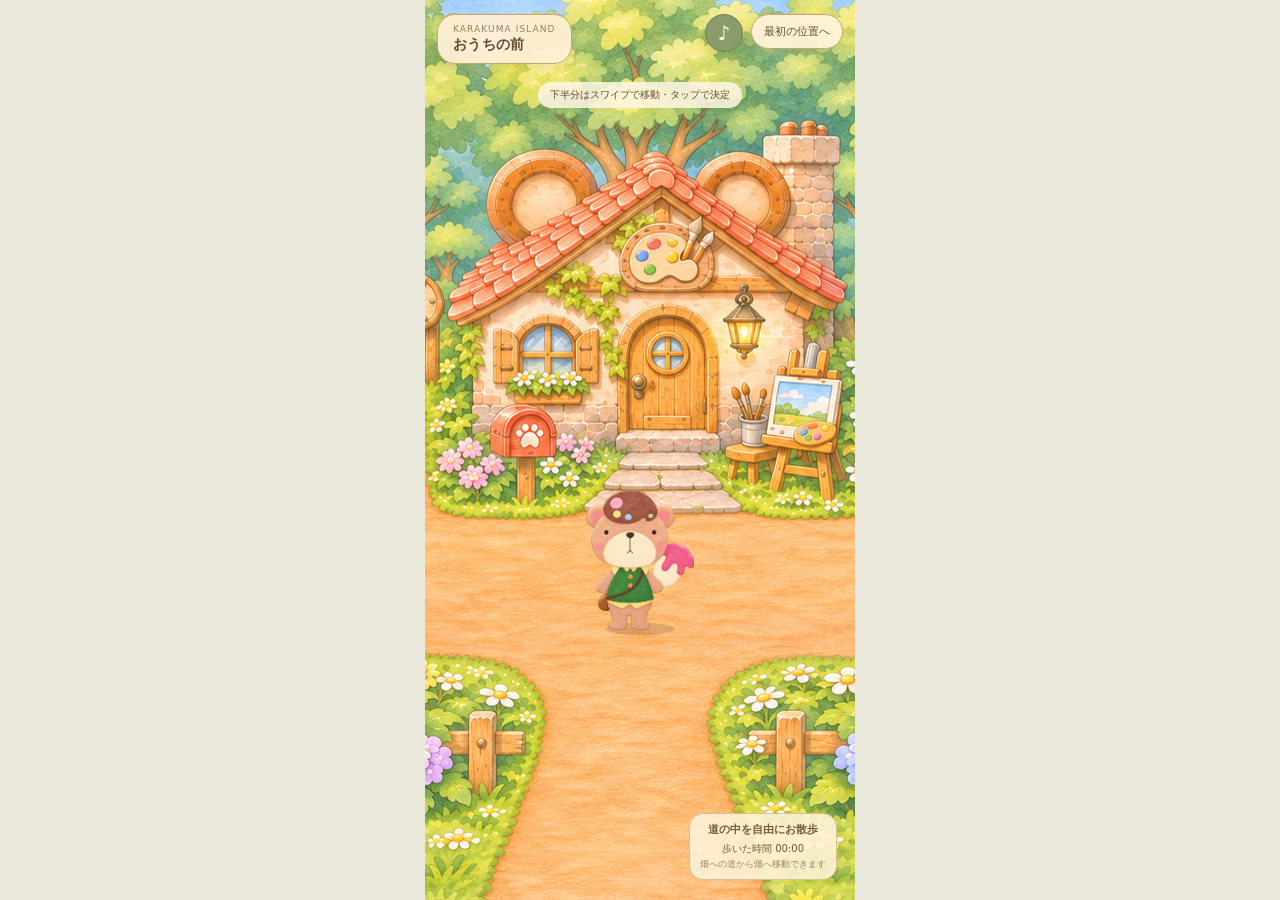
==== index.html @ 7f10a9b5 "Update watering posture and label presentation in index.html" ====
<!doctype html><html lang="ja"><meta charset="utf-8"><meta name="viewport" content="width=device-width,initial-scale=1,viewport-fit=cover"><meta http-equiv="Content-Security-Policy" content="default-src 'self'; script-src 'self'; style-src 'self' 'unsafe-inline'; frame-src 'self'; media-src 'self'; connect-src 'none'; object-src 'none'; base-uri 'none'"><title>カラくまちゃんアイランド</title><style>*{box-sizing:border-box}html,body{margin:0;width:100%;height:100%;overflow:hidden;background:#ebe8dc}body{display:grid;place-items:center}iframe{display:block;width:min(100vw,430px);height:var(--shell-height,100%);max-height:960px;border:0}#shell-error{position:absolute;background:#fff6df;color:#694c2b;padding:20px;border-radius:18px;font:14px sans-serif;max-width:90%}[hidden]{display:none!important}</style><iframe id="map" title="カラくまちゃんの村" allow="autoplay"></iframe><p id="shell-error" hidden>マップを開けませんでした。もう一度読み込んでください。</p><audio id="bgm" src="./assets/karakuma-island-bgm.m4a" preload="none" loop playsinline></audio><script type="module" src="./shell.mjs?v=13"></script></html>
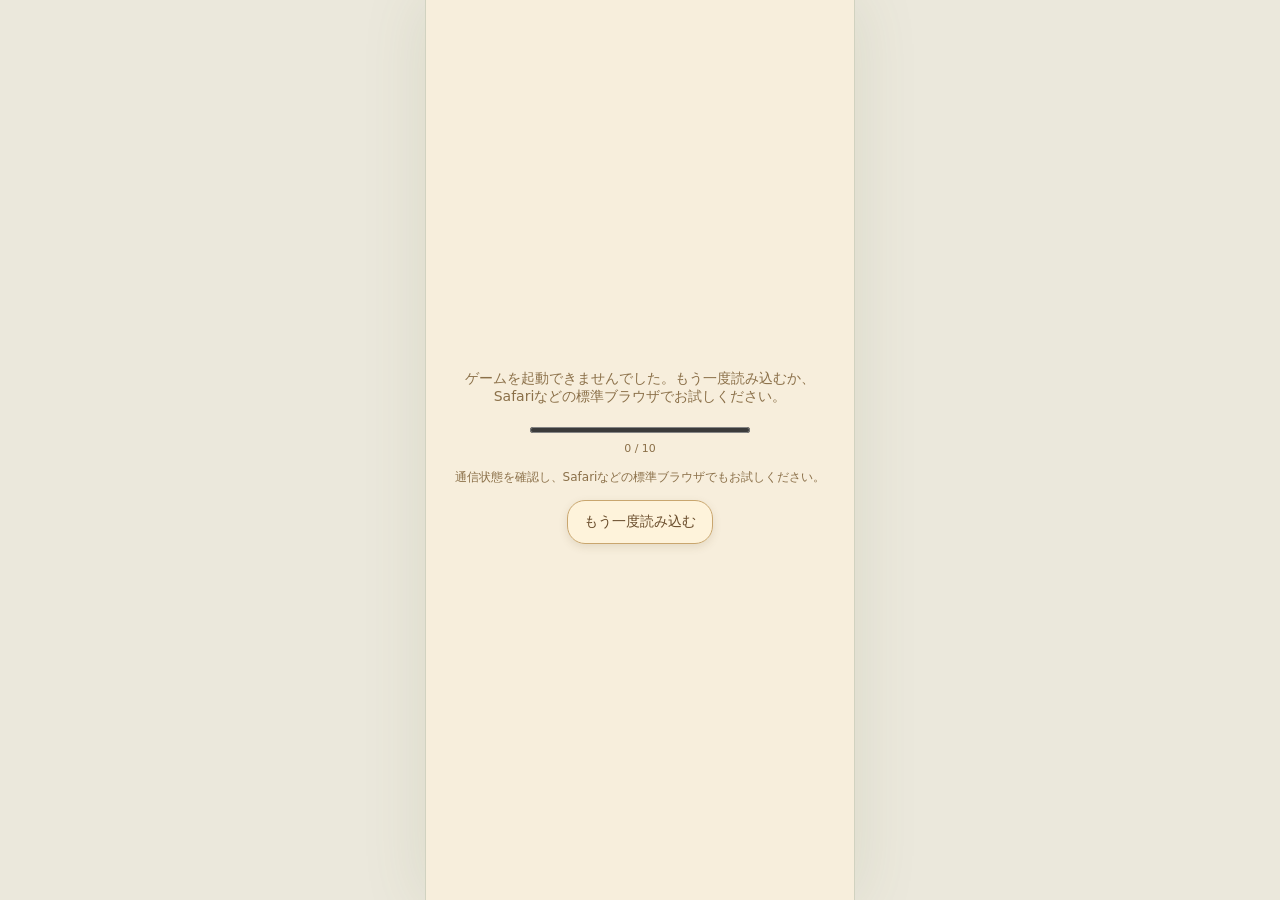
==== commit 360b66da: "Implement pumpkin selection, growth, drawing and save compatibility" ====
--- a/index.html
+++ b/index.html
@@ -1 +1 @@
-<!doctype html><html lang="ja"><meta charset="utf-8"><meta name="viewport" content="width=device-width,initial-scale=1,viewport-fit=cover"><meta http-equiv="Content-Security-Policy" content="default-src 'self'; script-src 'self'; style-src 'self' 'unsafe-inline'; frame-src 'self'; media-src 'self'; connect-src 'none'; object-src 'none'; base-uri 'none'"><title>カラくまちゃんアイランド</title><style>*{box-sizing:border-box}html,body{margin:0;width:100%;height:100%;overflow:hidden;background:#ebe8dc}body{display:grid;place-items:center}iframe{display:block;width:min(100vw,430px);height:var(--shell-height,100%);max-height:960px;border:0}#shell-error{position:absolute;background:#fff6df;color:#694c2b;padding:20px;border-radius:18px;font:14px sans-serif;max-width:90%}[hidden]{display:none!important}</style><iframe id="map" title="カラくまちゃんの村" allow="autoplay"></iframe><p id="shell-error" hidden>マップを開けませんでした。もう一度読み込んでください。</p><audio id="bgm" src="./assets/karakuma-island-bgm.m4a" preload="none" loop playsinline></audio><script type="module" src="./shell.mjs?v=13"></script></html>
+<!doctype html><html lang="ja"><head><meta charset="utf-8"><meta name="viewport" content="width=device-width, initial-scale=1, viewport-fit=cover"><meta http-equiv="Content-Security-Policy" content="default-src 'self'; script-src 'self'; style-src 'self' 'unsafe-inline'; img-src 'self' data:; connect-src 'none'; object-src 'none'; base-uri 'self'"><title>カラくまちゃんの畑の試作</title><link rel="stylesheet" href="style.css?v=19"></head><body><main class="farm-app"><div class="scene"><canvas id="farm" tabindex="0" aria-label="草原の畑。画面下半分のスワイプで歩く。畑や水くみ場をタップすると、近くまで歩いて作業します。"></canvas><div id="loading"><div><p id="loading-message" role="status">草原を準備しています…</p><progress id="loading-progress" max="10" value="0" aria-label="画像の読み込み進捗"></progress><p id="loading-count">0 / 10</p><p id="loading-help" hidden>通信状態を確認し、Safariなどの標準ブラウザでもお試しください。</p><button id="retry" hidden>もう一度読み込む</button></div></div></div><header><div class="place"><small>KARAKUMA ISLAND</small><h1>カラくまちゃんの畑</h1><span id="harvest-summary">収穫 0こ</span><span id="water-meter">水 10/10</span></div><button id="bag" class="bag" aria-label="アイテムボックス">鞄</button><button id="music" class="music" aria-label="BGMを止める" aria-pressed="true">♪</button><button id="reset" class="quiet">はじめから</button></header><div id="water-guide" hidden><span id="water-arrow">➜</span> 水くみ場で水をくもう</div><p id="tutorial" class="tutorial" role="status"></p><div id="equipment" aria-label="道具のショートカット"><button id="equip-hoe" aria-pressed="false"><img src="assets/item-hoe-v1.png" alt="">クワ<small id="hoe-uses"></small></button><button id="equip-watering_can" aria-pressed="false"><img src="assets/item-watering-can-v2.png" alt="">じょうろ<small id="can-empty" hidden>からっぽ</small></button><button id="equip-super_hoe" aria-pressed="false" hidden><img src="assets/item-super-hoe-v1.png" alt="">すごいクワ</button></div><label id="seed-picker">まく種 <select id="seed-choice"><option value="carrot">にんじん</option><option value="pumpkin">かぼちゃ</option></select></label><p class="walk-hint">下半分をスワイプで歩く・タップで決定</p><section class="controls" aria-label="畑での作業"><p id="message" role="status" aria-live="polite">畑のそばまで歩いてみよう</p><button id="well-action" type="button" hidden>水をくむ</button><div class="action-row"><button id="action" data-nearby-action hidden></button><span id="nearby"></span></div></section><div id="stick" role="group" aria-label="上下左右の移動スティック"><div class="stick-lines">＋</div><div id="knob"></div></div><details class="settings"><summary>試作設定</summary><label><input type="checkbox" id="colorful-preview"> 次の種をカラフルにする</label><label><input type="checkbox" id="sfx-enabled" checked> 効果音</label><button id="trial-tools">試作用の道具を補充</button><p>にんじんは水やり後5秒で芽。芽から2分で育ち中、5分で収穫。成熟時に地面が乾き、そのまま1時間経つと枯れます。かぼちゃは水やりから10分で収穫でき、成熟してから2時間で枯れます。種だけなら枯れません。</p></details><div id="inventory-overlay" hidden><section class="inventory-panel" role="dialog" aria-modal="true" aria-labelledby="box-title"><div class="inventory-header"><h2 id="box-title">アイテムボックス</h2><button id="box-close" aria-label="アイテムボックスを閉じる">×</button></div><p id="inventory-water"></p><div id="inventory-list"></div><p class="inventory-note">にんじんとかぼちゃの種は試作中は使い放題です。</p></section></div></main><audio id="bgm" src="../../assets/karakuma-island-bgm.m4a" preload="none" loop playsinline></audio><script src="../../boot.js?v=5"></script><script type="module" src="view.mjs?v=19"></script></body></html>
--- a/style.css
+++ b/style.css
@@ -0,0 +1,28 @@
+*{box-sizing:border-box}html,body{width:100%;height:100%;margin:0;overflow:hidden}body{display:grid;place-items:center;background:#ebe8dc;color:#64492e;font-family:'Hiragino Maru Gothic ProN',system-ui,sans-serif}.farm-app{width:min(100vw,430px);height:100vh;height:var(--game-height,100vh);max-height:960px;position:relative;overflow:hidden;background:#dce2bc;box-shadow:0 0 60px #5d6c4120}.scene{position:absolute;inset:0}canvas{display:block;width:100%;height:100%;touch-action:none;outline:none}button,input,summary{font:inherit}button{border:1px solid #c9a66e;border-radius:18px;background:#fff4dbef;color:#694c2b;box-shadow:0 3px 8px #69502d22;cursor:pointer;touch-action:none;-webkit-user-select:none;user-select:none;min-height:44px}button:focus-visible,summary:focus-visible{outline:3px solid #4a8f71;outline-offset:3px}[hidden]{display:none!important}header{position:absolute;top:max(14px,env(safe-area-inset-top));left:12px;right:12px;display:flex;align-items:start;gap:8px;justify-content:space-between;pointer-events:none}.place{border:1px solid #c7a66e;border-radius:18px;background:#fff1d5ee;box-shadow:0 3px 10px #67512b20;padding:9px 13px;max-width:260px}.place small{display:block;font-size:9px;color:#99815b;letter-spacing:.1em}h1{font-size:14px;font-weight:750;margin:3px 0 2px}#harvest-summary{font-size:10px;color:#8b8058}.quiet{pointer-events:auto;padding:8px 11px;font-size:11px;white-space:nowrap}.walk-hint{position:absolute;left:50%;transform:translateX(-50%);top:95px;margin:0;background:#fff6e3dc;padding:6px 10px;border-radius:16px;font-size:10px;white-space:nowrap;pointer-events:none}.controls{position:absolute;inset:0;pointer-events:none}.controls button{pointer-events:auto}#message{position:absolute;left:50%;transform:translateX(-50%);bottom:135px;width:max-content;max-width:90%;background:#fff8e8e8;border:1px solid #d2b781;border-radius:16px;padding:8px 12px;font-size:11px;line-height:1.6;box-shadow:0 3px 10px #5140281a;margin:0;text-align:center}.action-row{position:absolute;left:18px;bottom:max(22px,env(safe-area-inset-bottom));z-index:5}#action{background:#e4edcd;border-color:#9bab73;font-size:15px;min-width:140px;min-height:54px;padding:10px 16px;box-shadow:0 4px 0 #b9c794,0 4px 18px #5c674c22}#nearby{display:none}.dpad{position:absolute;right:14px;bottom:max(18px,env(safe-area-inset-bottom));display:grid;grid-template-columns:repeat(3,44px);grid-template-rows:repeat(2,44px);gap:3px}.dpad button{border-radius:14px;font-size:20px;background:#fff4dbe0}.dpad button[data-walk=up]{grid-column:2}.dpad button[data-walk=left]{grid-column:1;grid-row:2}.dpad button[data-walk=down]{grid-column:2;grid-row:2}.dpad button[data-walk=right]{grid-column:3;grid-row:2}.settings{position:absolute;top:69px;right:13px;max-width:230px;background:#fff6e7ee;border:1px solid #d2bf99;border-radius:12px;padding:6px 9px;font-size:10px;line-height:1.6;z-index:6}.settings summary{cursor:pointer}.settings label{display:block;margin-top:10px}.settings p{margin:7px 0}.settings:not([open]){border:0;background:transparent;color:#8d805f}.settings[open]{top:110px}.settings input{vertical-align:middle}#loading{position:absolute;inset:0;display:grid;place-items:center;background:#f7eedc;color:#8b7049;font-size:14px;padding:24px;text-align:center;z-index:10}@media(min-width:700px){.farm-app{height:min(var(--game-height,100vh),920px);border-left:1px solid #d1d2c0;border-right:1px solid #d1d2c0}}@media(max-width:350px){#action{min-width:128px;font-size:13px;padding:10px 12px}.place{padding:8px 10px}h1{font-size:12px}.quiet{font-size:10px}.dpad{right:10px}.action-row{left:12px}.walk-hint{font-size:9px}}
+
+.place{margin-right:auto;min-width:0}.music{pointer-events:auto;width:38px;height:38px;min-height:38px;flex-shrink:0;border-radius:50%;font-size:20px}.music.playing{background:#8b9c6b;color:#fff9e7;border-color:#6e8150}.quiet{flex-shrink:0}#stick{position:absolute;left:0;top:0;transform:translate(-50%,-50%);width:122px;height:122px;border-radius:50%;background:#fff4d9a8;border:2px solid #c7ac7bbb;box-shadow:inset 0 0 0 9px #fff8e42e,0 4px 18px #67512720;opacity:0;pointer-events:none;transition:opacity .1s;z-index:2}#stick.active{opacity:1}.stick-lines{position:absolute;inset:0;display:grid;place-items:center;font-size:86px;font-weight:200;color:#bda37b66}#knob{position:absolute;left:33px;top:33px;width:52px;height:52px;border-radius:50%;background:radial-gradient(circle at 35% 30%,#fff9e7,#efdaa8);border:1px solid #bd9b62;box-shadow:0 4px 8px #72512e25}#message{bottom:100px}#action{max-width:calc(100vw - 40px)}
+
+.action-row{bottom:auto;left:50%;transform:translateX(-50%)}#message{bottom:22px}#action{min-width:150px}@media(max-width:350px){#action{min-width:140px}.action-row{left:50%}}
+
+header{gap:6px}.bag{pointer-events:auto;width:38px;height:38px;min-height:38px;flex-shrink:0;border-radius:50%;font-size:15px}.place{padding:8px 11px}#harvest-summary,#water-meter{font-size:10px;color:#8b8058;display:inline-block}#water-meter{margin-left:8px}#water-guide{position:absolute;top:140px;left:50%;transform:translateX(-50%);white-space:nowrap;padding:5px 10px;border-radius:14px;background:#fff7dfc7;color:#8c805c;font-size:10px;pointer-events:none}#water-arrow{display:inline-block;font-size:14px}.action-row button:disabled{color:#807855;cursor:default}.action-row button{white-space:nowrap}#inventory-overlay{position:absolute;inset:0;background:#4f63434f;z-index:25;display:grid;place-items:center;padding:18px}.inventory-panel{width:100%;max-width:360px;max-height:85%;overflow:auto;background:#fbf6e5;border:2px solid #c6ac7c;border-radius:24px;padding:16px;box-shadow:0 12px 35px #44532d55;touch-action:pan-y}.inventory-header{display:flex;justify-content:space-between;align-items:center;gap:8px}.inventory-header h2{font-size:17px;margin:0}.inventory-header button{width:44px;height:44px;font-size:25px;border-radius:50%}#inventory-water{font-size:12px;color:#7a8956;margin:8px 0 15px}#inventory-list{display:grid;grid-template-columns:repeat(3,minmax(0,1fr));gap:8px}.item-card{background:#fffaf0;border:1px solid #dfd1ad;border-radius:15px;padding:7px 3px;text-align:center;display:flex;flex-direction:column;align-items:center;gap:5px}.item-icon{height:70px;width:100%;display:grid;place-items:center;font-size:29px}.item-icon img{width:100%;height:70px;object-fit:contain}.item-card span{font-size:10px;line-height:1.5;word-break:normal}.item-card strong{font-size:12px;font-weight:500;color:#81905b}.inventory-note{font-size:10px;color:#9b8a68;line-height:1.6;margin-bottom:0}.settings[open]{z-index:26}#loading{z-index:30}#loading-help{font-size:12px;line-height:1.7}#retry{padding:10px 16px}@media(max-width:350px){h1{font-size:11px}.place{padding:7px 8px}.quiet{padding:7px 9px;font-size:10px}header{gap:5px}.inventory-panel{padding:12px}.inventory-header h2{font-size:15px}}
+
+.item-icon svg{width:50px;height:50px}
+
+progress{width:220px;height:12px;accent-color:#9cac70}#loading-count{font-size:11px;margin:6px 0}
+
+#equipment{position:absolute;left:12px;bottom:70px;z-index:7;display:flex;flex-direction:column;gap:7px}#equipment button{min-width:64px;padding:8px;font-size:11px}#equipment button[aria-pressed=true]{background:#839b67;color:#fff9e6;border-color:#657d4c}#equipment small{display:block;font-size:9px;margin-top:2px}.tutorial{position:absolute;left:14px;right:14px;top:106px;margin:0;padding:7px 10px;border-radius:12px;background:#fff8e8e6;font-size:11px;text-align:center;pointer-events:none}.walk-hint{display:none}#water-guide{top:158px}.item-card>button{font-size:10px;min-height:32px;padding:3px 12px}.settings button{font-size:11px;margin:8px 0}#message{bottom:max(16px,env(safe-area-inset-bottom));max-width:92%}.inventory-panel{overscroll-behavior:contain}@media(max-height:500px){.tutorial{top:78px;font-size:10px}#equipment{bottom:45px;flex-direction:row}.place small{display:none}#water-guide{top:120px}}
+
+#equipment button img{width:28px;height:28px;object-fit:contain;vertical-align:middle;margin-right:3px}
+
+/* Plot-owned labels: timers on every visible crop, nearest work button in the same place. */
+#plot-labels{position:absolute;inset:0;pointer-events:none;z-index:4}.plot-tag{position:absolute;transform:translateX(-50%);white-space:nowrap;min-width:76px;max-width:110px;padding:4px 7px;border:1px solid #cbb98b;border-radius:11px;background:#fff8e8;box-shadow:0 2px 5px #67512b1a;text-align:center;font-size:10px;line-height:17px;color:#756443;pointer-events:none}.action-row{z-index:5}#action{min-width:100px;min-height:44px;font-size:12px;padding:7px 9px;border-radius:12px;max-width:150px}@media(max-width:350px){#action{min-width:94px;font-size:11px;padding:7px}.plot-tag{font-size:9px}}
+
+#plot-fx{position:absolute;inset:0;z-index:6;pointer-events:none}
+
+.farm-app{-webkit-user-select:none;user-select:none;-webkit-touch-callout:none}
+.plot-tag{opacity:.75}
+
+#well-action{position:absolute;z-index:5;transform:translate(-50%,-100%);padding:6px 12px;white-space:nowrap;min-height:44px;font-size:12px;background:#e4edcd;border-color:#9bab73}
+
+#seed-picker{position:absolute;right:12px;bottom:70px;z-index:7;display:flex;align-items:center;gap:5px;padding:3px 6px 3px 9px;border:1px solid #cbb98b;border-radius:14px;background:#fff5dced;font-size:11px;color:#64492e}
+#seed-choice{min-height:44px;font:inherit;font-size:16px;color:inherit;border:0;background:transparent}
